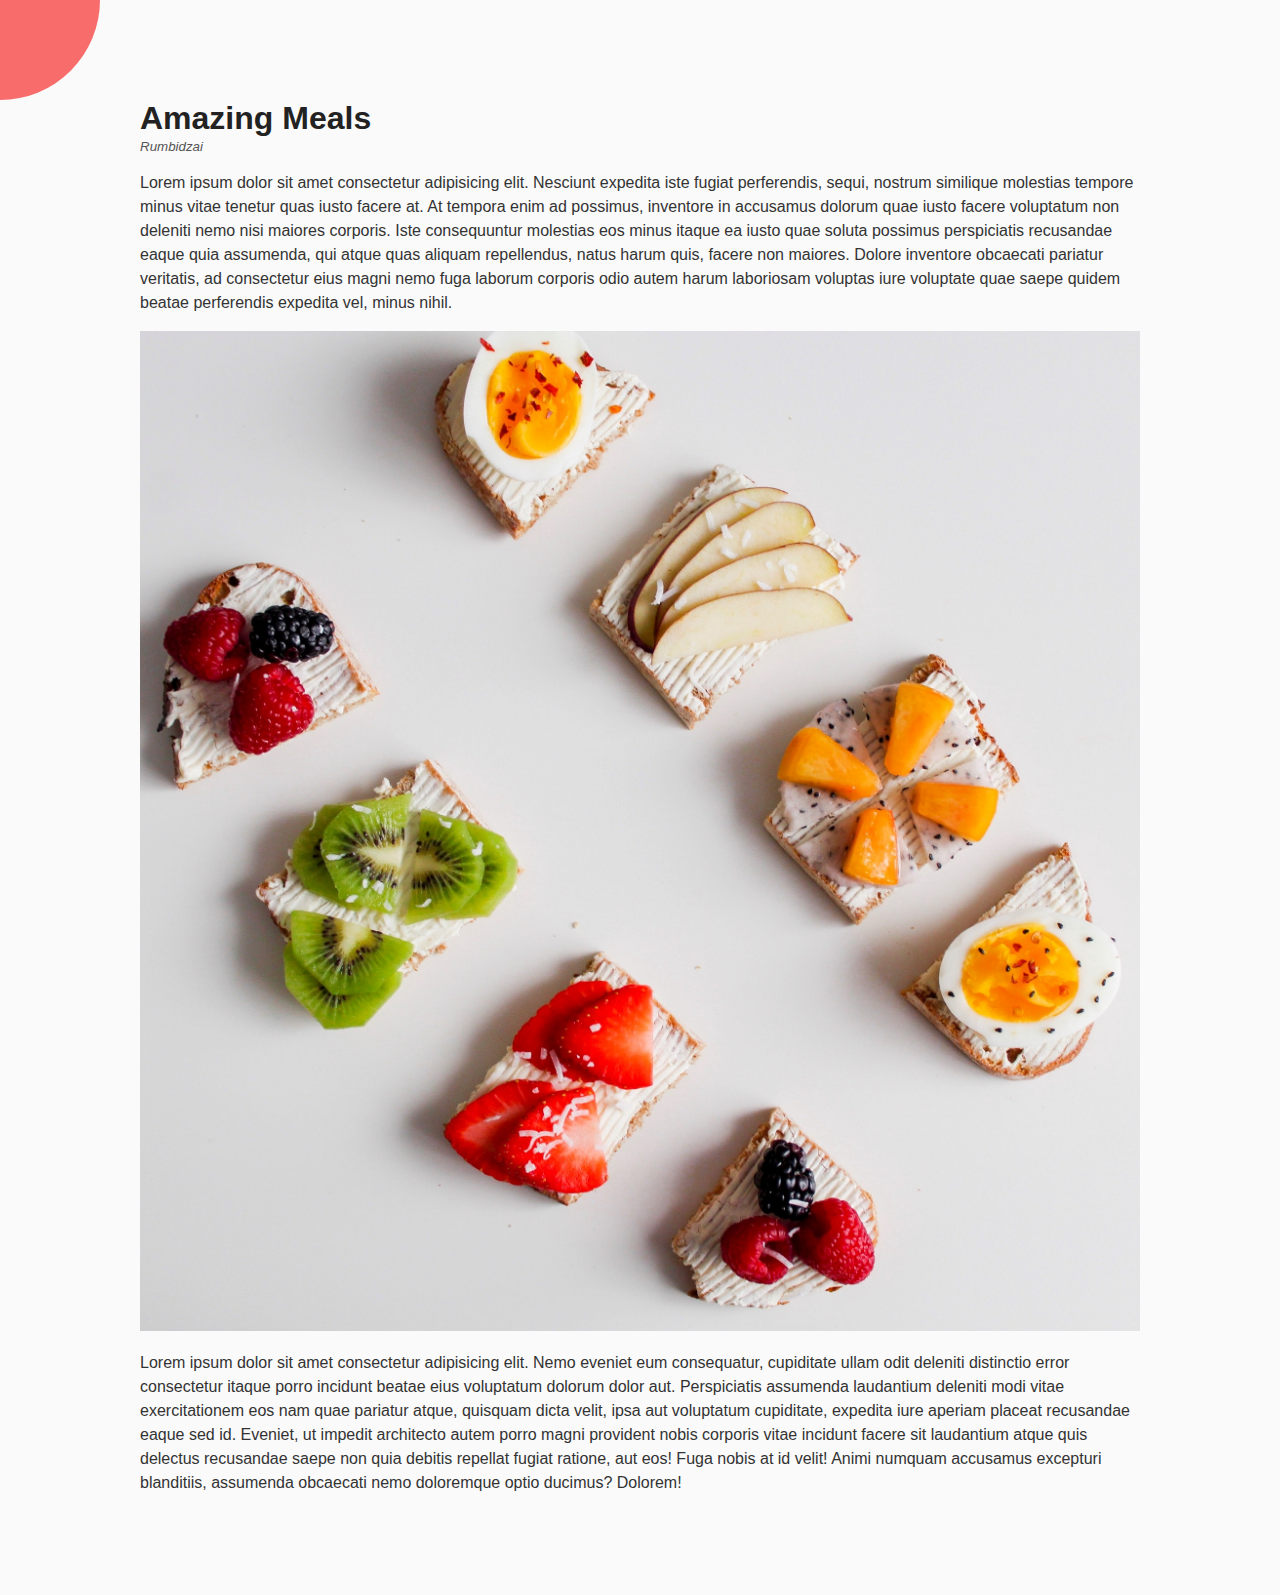
==== tilting page/index.html @ 9c7f4e1d "added new projects" ====
<!DOCTYPE html>
<html lang="en">
  <head>
    <meta charset="UTF-8" />
    <meta http-equiv="X-UA-Compatible" content="IE=edge" />
    <meta name="viewport" content="width=device-width, initial-scale=1.0" />
    <title>Document</title>
    <link rel="stylesheet" href="style.css" />
    <link
      rel="stylesheet"
      href="./srcs/fontawesome-free-5.15.4-web/css/all.css"
    />
  </head>
  <body>
    <div class="container">
      <div class="circle-container">
        <div class="circle">
          <button id="close">
            <i class="fas fa-times"></i>
          </button>
          <button id="open">
            <i class="fas fa-bars"></i>
          </button>
        </div>
      </div>

      <div class="content">
        <h1>Amazing Meals</h1>
        <small>Rumbidzai</small>
        <p>
          Lorem ipsum dolor sit amet consectetur adipisicing elit. Nesciunt
          expedita iste fugiat perferendis, sequi, nostrum similique molestias
          tempore minus vitae tenetur quas iusto facere at. At tempora enim ad
          possimus, inventore in accusamus dolorum quae iusto facere voluptatum
          non deleniti nemo nisi maiores corporis. Iste consequuntur molestias
          eos minus itaque ea iusto quae soluta possimus perspiciatis recusandae
          eaque quia assumenda, qui atque quas aliquam repellendus, natus harum
          quis, facere non maiores. Dolore inventore obcaecati pariatur
          veritatis, ad consectetur eius magni nemo fuga laborum corporis odio
          autem harum laboriosam voluptas iure voluptate quae saepe quidem
          beatae perferendis expedita vel, minus nihil.
        </p>
        <img src="./srcs/food.jpg" alt="image of a meal" />
        <p>
          Lorem ipsum dolor sit amet consectetur adipisicing elit. Nemo eveniet
          eum consequatur, cupiditate ullam odit deleniti distinctio error
          consectetur itaque porro incidunt beatae eius voluptatum dolorum dolor
          aut. Perspiciatis assumenda laudantium deleniti modi vitae
          exercitationem eos nam quae pariatur atque, quisquam dicta velit, ipsa
          aut voluptatum cupiditate, expedita iure aperiam placeat recusandae
          eaque sed id. Eveniet, ut impedit architecto autem porro magni
          provident nobis corporis vitae incidunt facere sit laudantium atque
          quis delectus recusandae saepe non quia debitis repellat fugiat
          ratione, aut eos! Fuga nobis at id velit! Animi numquam accusamus
          excepturi blanditiis, assumenda obcaecati nemo doloremque optio
          ducimus? Dolorem!
        </p>
      </div>
    </div>

    <nav>
      <ul>
        <li><i class="fas fa-home"></i> Home</li>
        <li><i class="fas fa-user-alt"></i>  About</li>
        <li><i class="fas fa-envelope"></i> Contact</li>
      </ul>
    </nav>
    <script src="script.js"></script>
  </body>
</html>
---- tilting page/style.css ----
* {
  box-sizing: border-box;
}
body {
  font-family: "Segoe UI", Tahoma, Geneva, Verdana, sans-serif;
  margin: 0;
  background-color: #333;
  color: #222;
  overflow-x: hidden;
}

.container {
  background-color: #fafafa;
  transform-origin: top left;
  transition: transform 0.5s linear;
  width: 100vw;
  min-height: 100vh;
  padding: 50px;
}

.container.show-nav {
  transform: rotate(-20deg);
}

.circle-container {
  position: fixed;
  top: -100px;
  left: -100px;
}

.circle {
  background-color: rgb(248, 108, 108);
  height: 200px;
  width: 200px;
  border-radius: 50%;
  position: relative;
  transition: transform o.5 linear;
}

.container.show-nav .circle {
  transform: rotate(-70deg);
}

.circle button {
  cursor: pointer;
  position: absolute;
  top: 50%;
  left: 50%;
  height: 100px;
  background: transparent;
  border: 0;
  font-size: 26px;
  color: #fff;
}

.circle button:focus {
  outline: none;
}

.circle button#open {
  left: 60%;
}
.circle button#close {
  top: 60%;
  transform: rotate(90deg);
  transform-origin: top left;
}

.content img {
  max-width: 100%;
  object-fit: cover;
}

.content {
  max-width: 1000px;
  margin: 50px auto;
}

.content h1 {
  margin: 0;
}

.content small {
  color: #555;
  font-style: italic;
}

.content p {
  color: #333;
  line-height: 1.5;
}

nav {
  position: fixed;
  bottom: 40px;
  left: 0;
  z-index: 100;
}

nav ul {
  list-style-type: none;
  padding-left: 30px;
}

nav ul li {
  text-transform: capitalize;
  color: #fff;
  margin: 40px 0;
  transform: translateX(-100%);
  transition: transform 0.4s ease-in;
}
nav ul li i {
  font-size: 20px;
  margin-right: 10px;
}
nav ul li + li {
  margin-left: 15px;
  transform: translateX(-150%);
}

nav ul li + li + li {
  margin-left: 30px;
  transform: translateX(-200%);
}

.container.container.show-nav + nav li {
  transform: translateX(0);
  transition-delay: 0.3s;
}
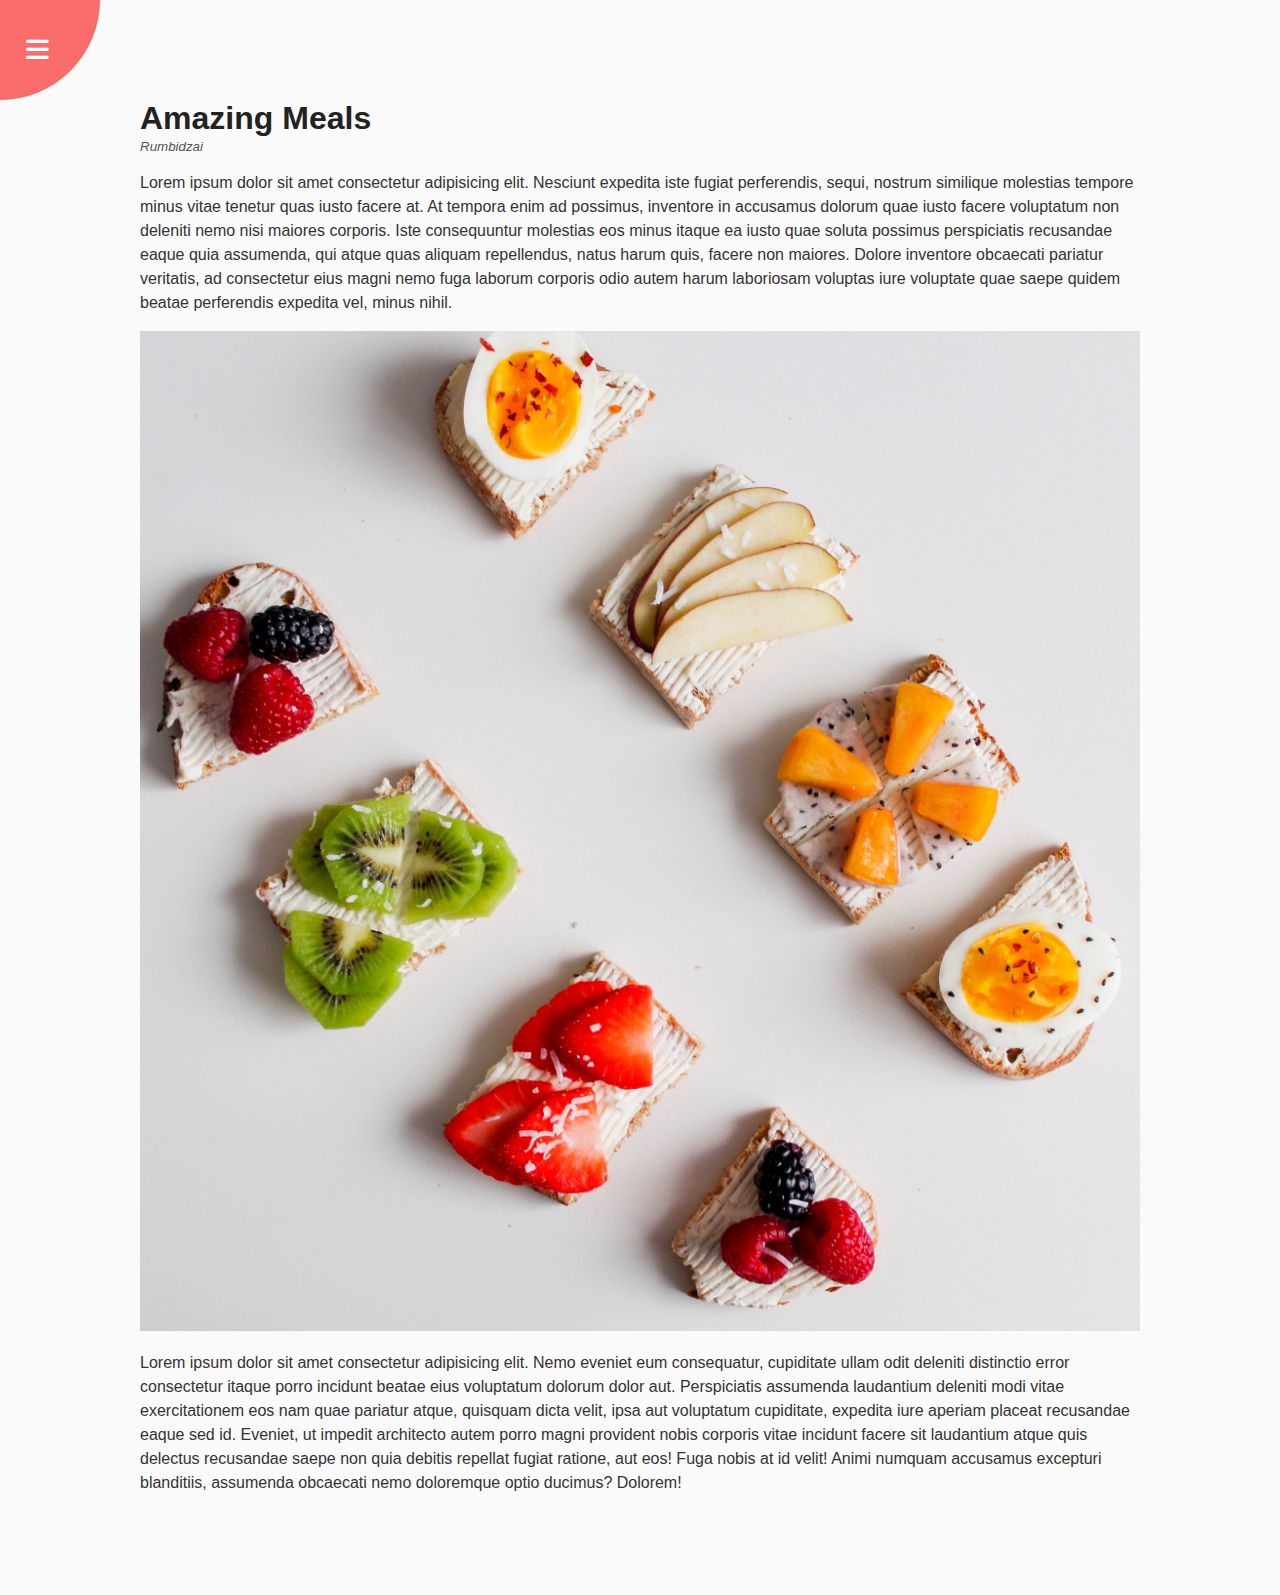
==== commit 494b13ae: "add" ====
--- a/tilting page/index.html
+++ b/tilting page/index.html
@@ -8,7 +8,7 @@
     <link rel="stylesheet" href="style.css" />
     <link
       rel="stylesheet"
-      href="./srcs/fontawesome-free-5.15.4-web/css/all.css"
+      href="https://cdnjs.cloudflare.com/ajax/libs/font-awesome/6.3.0/css/all.min.css"
     />
   </head>
   <body>
@@ -61,7 +61,7 @@
     <nav>
       <ul>
         <li><i class="fas fa-home"></i> Home</li>
-        <li><i class="fas fa-user-alt"></i>  About</li>
+        <li><i class="fas fa-user-alt"></i> About</li>
         <li><i class="fas fa-envelope"></i> Contact</li>
       </ul>
     </nav>
